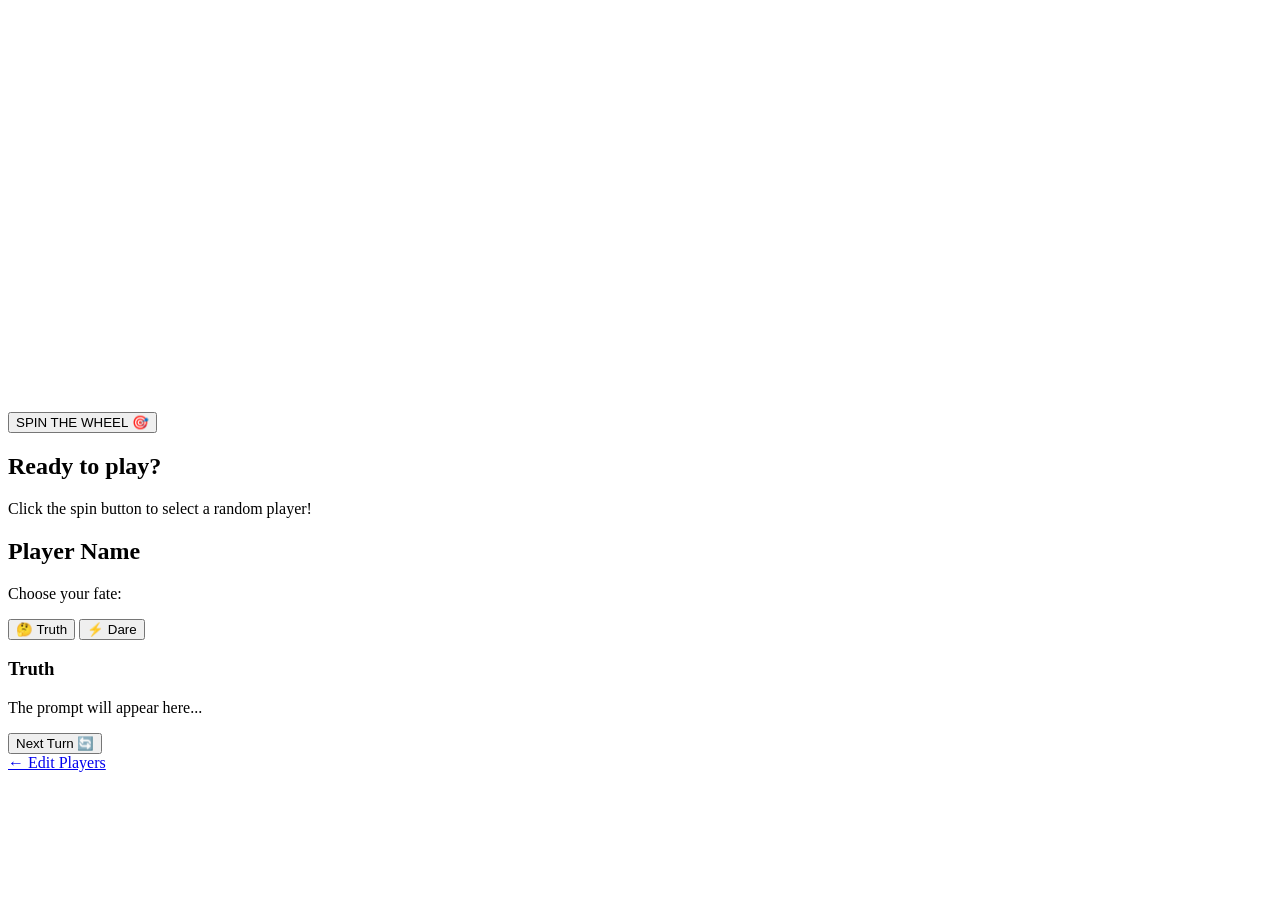
==== game.html @ 7ee52606 "Initial commit: Modular Truth or Dare game completed" ====
<!DOCTYPE html>
<html lang="en">
<head>
    <meta charset="UTF-8">
    <meta name="viewport" content="width=device-width, initial-scale=1.0">
    <title>Truth or Dare - The Wheel</title>
    <link rel="stylesheet" href="css/style.css">
    <link rel="stylesheet" href="css/game.css">
</head>
<body>
    <div class="game-container">
        <section class="spinner-section">
            <div class="spinner-wrapper">
                <div class="needle"></div>
                <canvas id="wheelCanvas" width="400" height="400"></canvas>
            </div>
            <button id="spinBtn" class="btn btn-spin">SPIN THE WHEEL 🎯</button>
        </section>

        <section class="interaction-section">
            <div id="statusPanel" class="panel current-turn-panel">
                <h2>Ready to play?</h2>
                <p>Click the spin button to select a random player!</p>
            </div>

            <div id="choicePanel" class="panel hidden">
                <h2 id="selectedPlayerName">Player Name</h2>
                <p>Choose your fate:</p>
                <div class="choice-buttons">
                    <button id="truthBtn" class="btn btn-truth">🤔 Truth</button>
                    <button id="dareBtn" class="btn btn-dare">⚡ Dare</button>
                </div>
            </div>

            <div id="challengePanel" class="panel hidden">
                <h3 id="challengeType">Truth</h3>
                <p id="challengeText">The prompt will appear here...</p>
                <button id="nextTurnBtn" class="btn btn-primary">Next Turn 🔄</button>
            </div>
            
            <a href="index.html" class="back-link">← Edit Players</a>
        </section>
    </div>

    <script src="js/players.js"></script>
    <script src="js/questions.js"></script>
    <script src="js/spinner.js"></script>
    <script src="js/app.js"></script>
</body>
</html>
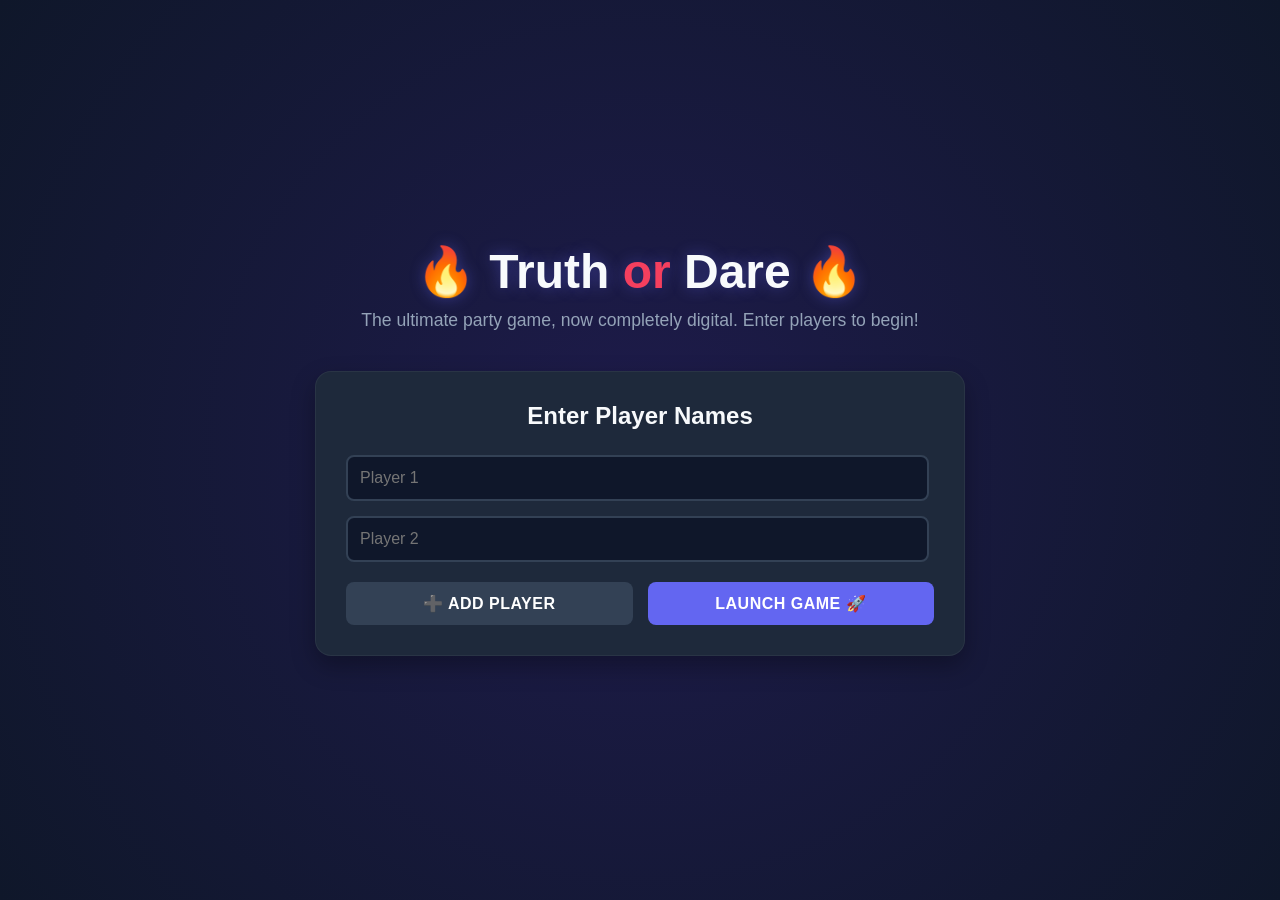
==== commit f630fb89: "Fix: ultimate case-sensitivity alignment for hosting" ====
--- a/game.html
+++ b/game.html
@@ -4,8 +4,8 @@
     <meta charset="UTF-8">
     <meta name="viewport" content="width=device-width, initial-scale=1.0">
     <title>Truth or Dare - The Wheel</title>
-    <link rel="stylesheet" href="css/style.css">
-    <link rel="stylesheet" href="css/game.css">
+    <link rel="stylesheet" href="CSS/style.css">
+    <link rel="stylesheet" href="CSS/game.css">
 </head>
 <body>
     <div class="game-container">
@@ -42,9 +42,9 @@
         </section>
     </div>
 
-    <script src="js/players.js"></script>
-    <script src="js/questions.js"></script>
-    <script src="js/spinner.js"></script>
-    <script src="js/app.js"></script>
+    <script src="JS/players.js"></script>
+    <script src="JS/questions.js"></script>
+    <script src="JS/spinner.js"></script>
+    <script src="JS/app.js"></script>
 </body>
 </html>
--- a/CSS/style.css
+++ b/CSS/style.css
@@ -0,0 +1,55 @@
+:root {
+    --bg-dark: #0f172a;
+    --card-bg: #1e293b;
+    --accent-primary: #6366f1;
+    --accent-hover: #4f46e5;
+    --truth-color: #06b6d4;
+    --dare-color: #f43f5e;
+    --text-light: #f8fafc;
+    --text-muted: #94a3b8;
+}
+
+* {
+    box-sizing: border-box;
+    margin: 0;
+    padding: 0;
+    font-family: 'Segoe UI', Roboto, Helvetica, Arial, sans-serif;
+}
+
+body {
+    background-color: var(--bg-dark);
+    color: var(--text-light);
+    min-height: 100vh;
+    display: flex;
+    justify-content: center;
+    align-items: center;
+    padding: 20px;
+    background-image: radial-gradient(circle at 50% 50%, #1e1b4b 0%, #0f172a 100%);
+}
+
+.btn {
+    padding: 12px 24px;
+    border: none;
+    border-radius: 8px;
+    font-weight: bold;
+    cursor: pointer;
+    font-size: 1rem;
+    transition: all 0.2s ease;
+    text-transform: uppercase;
+    letter-spacing: 0.5px;
+}
+
+.btn-primary {
+    background-color: var(--accent-primary);
+    color: white;
+    width: 100%;
+}
+
+.btn-primary:hover {
+    background-color: var(--accent-hover);
+    transform: translateY(-2px);
+}
+
+.hidden {
+    display: none !important;
+}
--- a/CSS/game.css
+++ b/CSS/game.css
@@ -0,0 +1,147 @@
+.game-container {
+    display: flex;
+    max-width: 900px;
+    width: 100%;
+    gap: 40px;
+    background-color: var(--card-bg);
+    padding: 40px;
+    border-radius: 20px;
+    box-shadow: 0 15px 35px rgba(0,0,0,0.4);
+    align-items: center;
+}
+
+@media (max-width: 768px) {
+    .game-container {
+        flex-direction: column;
+        padding: 20px;
+    }
+}
+
+/* Spinner Styles */
+.spinner-section {
+    display: flex;
+    flex-direction: column;
+    align-items: center;
+    gap: 25px;
+}
+
+.spinner-wrapper {
+    position: relative;
+    width: 400px;
+    height: 400px;
+}
+
+@media (max-width: 430px) {
+    .spinner-wrapper {
+        width: 300px;
+        height: 300px;
+    }
+    #wheelCanvas {
+        width: 300px;
+        height: 300px;
+    }
+}
+
+/* The Needle Arrow pointing down at the wheel top center */
+.needle {
+    position: absolute;
+    top: -10px;
+    left: 50%;
+    transform: translateX(-50%);
+    width: 0;
+    height: 0;
+    border-left: 15px solid transparent;
+    border-right: 15px solid transparent;
+    border-top: 30px solid #f59e0b;
+    filter: drop-shadow(0px 4px 5px rgba(0,0,0,0.5));
+    z-index: 10;
+}
+
+.btn-spin {
+    background: linear-gradient(135deg, #f59e0b, #d97706);
+    color: white;
+    font-size: 1.1rem;
+    padding: 15px 40px;
+    box-shadow: 0 5px 15px rgba(217, 119, 6, 0.4);
+}
+
+.btn-spin:hover:not(:disabled) {
+    transform: scale(1.05);
+}
+
+.btn-spin:disabled {
+    opacity: 0.5;
+    cursor: not-allowed;
+}
+
+/* UI Panel Styles */
+.interaction-section {
+    flex: 1;
+    display: flex;
+    flex-direction: column;
+    gap: 20px;
+    min-height: 280px;
+    justify-content: center;
+}
+
+.panel {
+    background-color: #0f172a;
+    padding: 30px;
+    border-radius: 12px;
+    text-align: center;
+    border: 1px solid rgba(255,255,255,0.05);
+    animation: fadeIn 0.4s ease;
+}
+
+.current-turn-panel h2 {
+    color: var(--accent-primary);
+    margin-bottom: 10px;
+}
+
+.choice-buttons {
+    display: flex;
+    gap: 15px;
+    margin-top: 20px;
+}
+
+.btn-truth { background-color: var(--truth-color); color: white; flex: 1; }
+.btn-truth:hover { background-color: #0891b2; }
+
+.btn-dare { background-color: var(--dare-color); color: white; flex: 1; }
+.btn-dare:hover { background-color: #e11d48; }
+
+#challengeType {
+    font-size: 1.4rem;
+    text-transform: uppercase;
+    margin-bottom: 15px;
+    letter-spacing: 1px;
+}
+
+.panel[id="challengePanel"] {
+    border-top: 4px solid var(--accent-primary);
+}
+
+#challengeText {
+    font-size: 1.1rem;
+    line-height: 1.6;
+    margin-bottom: 25px;
+    font-style: italic;
+}
+
+.back-link {
+    color: var(--text-muted);
+    text-decoration: none;
+    font-size: 0.9rem;
+    text-align: center;
+    margin-top: 10px;
+    transition: color 0.2s;
+}
+
+.back-link:hover {
+    color: var(--text-light);
+}
+
+@keyframes fadeIn {
+    from { opacity: 0; transform: translateY(10px); }
+    to { opacity: 1; transform: translateY(0); }
+}
